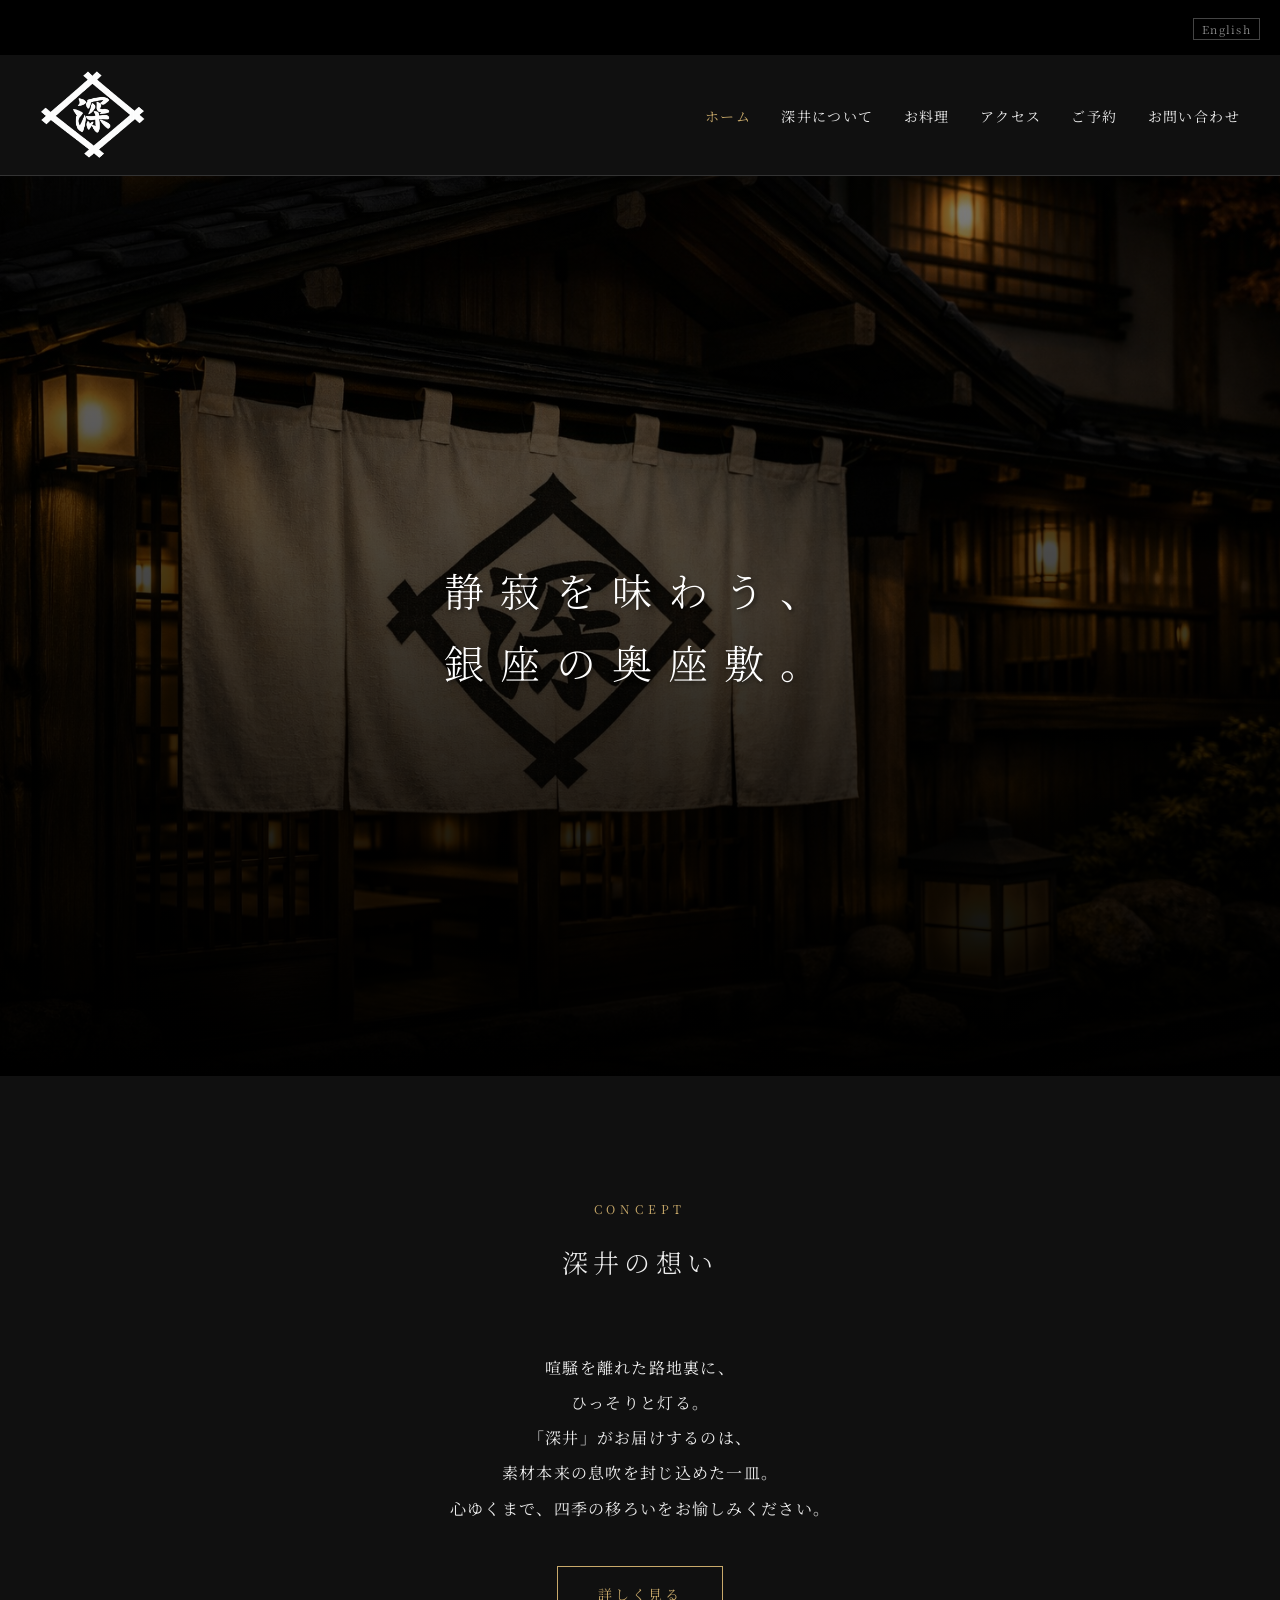
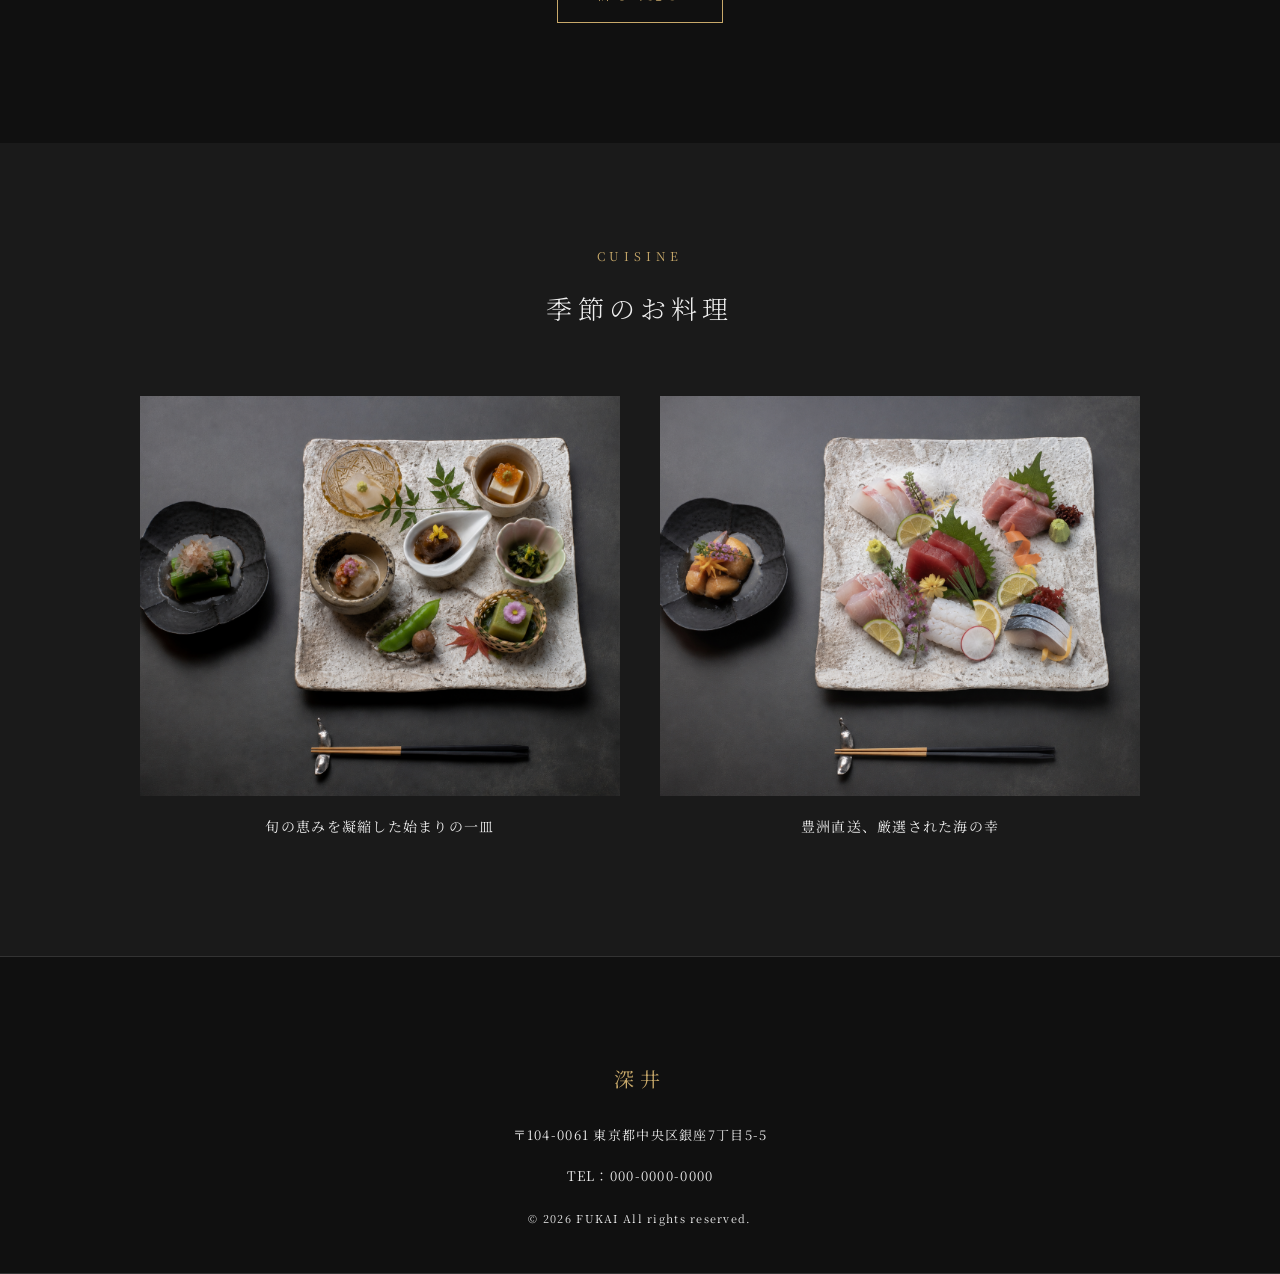
==== index.html @ dd8f1fdd "Initial commit" ====
<!DOCTYPE html>
<html lang="ja">

<head>
    <meta charset="utf-8">
    <meta name="viewport" content="width=device-width, initial-scale=1.0">
    <title>日本料理 深井 | 銀座で味わう四季の恵み</title>
    <meta name="description" content="東京・銀座に佇む日本料理「深井」。厳選された旬の食材と、伝統の技が織りなす至高の懐石料理をご提供いたします。">
    <link rel="stylesheet" href="css/stl.css">
    <link rel="preconnect" href="https://fonts.googleapis.com">
    <link rel="preconnect" href="https://fonts.gstatic.com" crossorigin>
    <link href="https://fonts.googleapis.com/css2?family=Noto+Serif+JP:wght@300;600&display=swap" rel="stylesheet">
    <script src="js/menu.js" defer></script>
</head>

<body>

    <div class="lang-switch">
        <a href="index_en.html">English</a>
    </div>

    <header class="header-area">
        <header class="header-area">
            <div class="header-inner">
                <h1 class="logo">
                    <a href="index.html">
                        <!-- テキストを消してロゴ画像を入れる -->
                        <img src="img/Copilot_20260509_124230.png" alt="深井">
                    </a>

                </h1>

                <!-- 以下、ナビゲーションなどはそのまま -->

                <div class="hamburger">
                    <span></span><span></span><span></span>
                </div>

                <nav class="nav-menu">
                    <ul>
                        <li><a href="index.html" class="current">ホーム</a></li>
                        <li><a href="fukai.html">深井について</a></li>
                        <li><a href="food.html">お料理</a></li>
                        <li><a href="access.html">アクセス</a></li>
                        <li><a href="booking.html">ご予約</a></li>
                        <li><a href="contact.html">お問い合わせ</a></li>
                    </ul>
                </nav>
            </div>
        </header>

        <nav class="side-menu">
            <ul>
                <li><a href="index.html" class="current">ホーム</a></li>
                <li><a href="fukai.html">深井について</a></li>
                <li><a href="food.html">お料理</a></li>
                <li><a href="access.html">アクセス</a></li>
                <li><a href="booking.html">ご予約</a></li>
                <li><a href="contact.html">お問い合わせ</a></li>
            </ul>
        </nav>

        <main>
            <section class="main-visual">
                <div class="mv-text">
                    <p class="catch">静寂を味わう、<br>銀座の奥座敷。</p>
                </div>
            </section>

            <section class="concept-area">
                <div class="section-title">
                    <span class="en">Concept</span>
                    <h2>深井の想い</h2>
                </div>
                <p class="concept-text">
                    喧騒を離れた路地裏に、<br>
                    ひっそりと灯る。 <br>
                    「深井」がお届けするのは、<br>
                    素材本来の息吹を封じ込めた一皿。<br>
                    心ゆくまで、四季の移ろいをお愉しみください。
                </p>
                <div class="btn-wrap">
                    <a href="fukai.html" class="btn">詳しく見る</a>
                </div>
            </section>

            <section class="food-preview">
                <div class="section-title">
                    <span class="en">Cuisine</span>
                    <h2>季節のお料理</h2>
                </div>
                <div class="food-grid">
                    <div class="food-item">
                        <div class="img-placeholder">
                            <!-- テキストを消してimgタグを追加 -->
                            <img src="img/ChatGPT Image 2026年5月8日 01_48_01.png" alt="季節の先付">
                        </div>
                        <p>旬の恵みを凝縮した始まりの一皿</p>
                    </div>
                    <div class="food-item">
                        <div class="img-placeholder">
                            <!-- テキストを消してimgタグを追加 -->
                            <img src="img/ChatGPT Image 2026年5月8日 01_35_38.png" alt="お造り">
                        </div>
                        <p>豊洲直送、厳選された海の幸</p>
                    </div>
                </div>
            </section>
        </main>

        <footer class="footer-area">
            <div class="footer-inner">
                <div class="footer-info">
                    <p class="footer-logo">深井</p>
                    <p>〒104-0061 東京都中央区銀座7丁目5-5</p>
                    <p>TEL：<a href="tel:000-0000-0000">000-0000-0000</a></p>
                </div>
                <small>© 2026 FUKAI All rights reserved.</small>
            </div>
        </footer>

</body>

</html>
---- css/stl.css ----
@charset "utf-8";

/* -------------------------------------------------
   Base Settings
------------------------------------------------- */
body {
    font-family: "Yu Mincho", "Hiragino Mincho ProN", "Noto Serif JP", serif;
    background: #111;
    /* 深みのある黒 */
    color: #eee;
    /* 目に優しい白 */
    line-height: 2.2;
    letter-spacing: 0.08em;
    margin: 0;
}

::-webkit-scrollbar {
    width: 6px;
}

::-webkit-scrollbar-thumb {
    background: #333;
}

a {
    color: inherit;
    text-decoration: none;
    transition: 0.3s;
}

ul {
    list-style: none;
    margin: 0;
    padding: 0;
}

/* -------------------------------------------------
   Header & Navigation (Z-index 整理済み)
------------------------------------------------- */
.header-area {
    background-color: rgba(17, 17, 17, 0.95);
    border-bottom: 1px solid #333;
    position: sticky;
    top: 0;
    width: 100%;
    z-index: 1000;
    /* ヘッダーの基本の高さ */
}

.header-inner {
    max-width: 1200px;
    margin: 0 auto;
    display: flex;
    justify-content: space-between;
    align-items: center;
    padding: 10px 20px;
}
/* ロゴエリアの調整 */
.logo {
    margin: 0;
    line-height: 0; /* 画像の下にできる隙間を解消 */
}

.logo a {
    display: block;
    padding: 5px 0; /* ロゴの上下に少し余裕を持たせる */
    transition: opacity 0.3s ease;
}

.logo a:hover {
    opacity: 0.7; /* ホバー時に少し透明にしてクリックできる感を出します */
}

.logo img {
    height: 90px;    /* ロゴの高さを指定（ヘッダーの高さに合わせて調整してください） */
    width: auto;     /* 横幅は自動計算して比率を維持 */
    display: block;
    /* 白い背景がある画像の場合、背景に馴染ませるために以下を追加しても良いです */
    /* filter: brightness(1.2); 背景が暗いので、ロゴが黒い場合は白抜きに加工するか検討が必要です */
}

/* スマホ時のロゴサイズ調整 */
@media screen and (max-width: 768px) {
    .logo img {
        height: 90px; /* スマホでは少し小さくしてバランスを取ります */
    }
}

.nav-menu ul {
    display: flex;
}

.nav-menu li {
    margin-left: 30px;
}

.nav-menu a {
    font-size: 14px;
    letter-spacing: 0.1em;
}

.nav-menu a:hover,
.nav-menu a.current {
    color: #c8a96a;
}

/* -------------------------------------------------
   Hamburger Menu (Z-index 整理済み)
------------------------------------------------- */
.hamburger {
    display: none;
    /* PCでは非表示 */
    position: relative;
    width: 30px;
    height: 24px;
    cursor: pointer;
    z-index: 1200;
    /* サイドメニュー(1100)よりも上！ */
}

.hamburger span {
    display: block;
    position: absolute;
    width: 100%;
    height: 2px;
    background-color: #c8a96a;
    left: 0;
    transition: all 0.3s ease-in-out;
}

.hamburger span:nth-child(1) {
    top: 0;
}

.hamburger span:nth-child(2) {
    top: 11px;
}

.hamburger span:nth-child(3) {
    top: 22px;
}

/* active時の三本線アニメーション */
.hamburger.active span:nth-child(1) {
    transform: translateY(11px) rotate(-45deg);
}

.hamburger.active span:nth-child(2) {
    opacity: 0;
}

.hamburger.active span:nth-child(3) {
    transform: translateY(-11px) rotate(45deg);
}

/* -------------------------------------------------
   Side Menu (Mobile) (Z-index 整理済み)
------------------------------------------------- */
.side-menu {
    position: fixed;
    top: 0;
    right: -100%;
    width: 80%;
    height: 100vh;
    background: rgba(10, 10, 10, 0.98);
    z-index: 1100;
    /* ヘッダー(1000)より上で、ハンバーガー(1200)より下！ */
    transition: right 0.4s ease;
    padding-top: 100px;
    padding-left: 40px;
    box-sizing: border-box;
}

.side-menu.open {
    right: 0;
}

.side-menu ul li {
    margin-bottom: 25px;
    border-bottom: 1px solid #222;
    padding-bottom: 10px;
}

.side-menu a {
    font-size: 18px;
    display: block;
}

.side-menu a.current {
    color: #c8a96a;
    border-left: 3px solid #c8a96a;
    padding-left: 15px;
}

/* -------------------------------------------------
   Common & Animations
------------------------------------------------- */
.page-title {
    text-align: center;
    padding: 100px 20px 60px;
}

.page-title .en {
    display: block;
    font-size: 12px;
    color: #c8a96a;
    letter-spacing: 0.4em;
    text-transform: uppercase;
    margin-bottom: 10px;
}

.page-title h1 {
    font-size: 26px;
    font-weight: 300;
    letter-spacing: 0.2em;
    margin: 0;
}

.reveal {
    opacity: 0;
    transform: translateY(30px);
    transition: opacity 1.2s ease, transform 1.2s ease;
}

.reveal.active {
    opacity: 1;
    transform: translateY(0);
}

/* -------------------------------------------------
   Top Page Styles
------------------------------------------------- */
.main-visual {
    width: 100%;
    height: 100vh; /* 画面いっぱいに表示する場合 */
    /* 背景画像の設定 */
    background: linear-gradient(rgba(0, 0, 0, 0.5), rgba(0, 0, 0, 5)), 
                url('../img/Copilot_20260509_144506.png') no-repeat center center / cover;
    
    /* 文字を中央に配置するための設定 */
    display: flex;
    align-items: center;
    justify-content: center;
    position: relative;
}

.mv-text {
    text-align: left; /* 左揃えの指定を維持 */
    z-index: 1;      /* 画像より前に出す */
}

.catch {
    color: #fff;
    font-size: 2.5rem;
    line-height: 1.8;
    letter-spacing: 0.1em;
    text-shadow: 2px 2px 4px rgba(0, 0, 0, 0.5); /* 文字の視認性をさらに上げる影 */
}

.catch {
    font-size: clamp(24px, 5vw, 40px);
    line-height: 1.8;
    letter-spacing: 0.4em;
    text-align: center;
    font-weight: 300;
}

.section-title {
    text-align: center;
    margin-bottom: 60px;
}

.section-title .en {
    display: block;
    font-size: 12px;
    color: #c8a96a;
    letter-spacing: 0.4em;
    text-transform: uppercase;
    margin-bottom: 10px;
}

.section-title h2 {
    font-size: 26px;
    font-weight: 300;
    letter-spacing: 0.2em;
    margin: 0;
}

.concept-area {
    padding: 120px 20px;
    text-align: center;
}

.concept-text {
    max-width: 600px;
    margin: 0 auto 40px;
}

.btn {
    display: inline-block;
    border: 1px solid #c8a96a;
    color: #c8a96a;
    padding: 12px 40px;
    font-size: 14px;
    letter-spacing: 0.2em;
}

.btn:hover {
    background: #c8a96a;
    color: #111;
}

.food-preview {
    padding: 100px 20px;
    background: #1a1a1a;
}

.food-grid {
    display: grid;
    grid-template-columns: repeat(auto-fit, minmax(300px, 1fr));
    gap: 40px;
    max-width: 1000px;
    margin: 0 auto;
}

/* これまでの .img-placeholder を以下に書き換える */
.img-placeholder {
    width: 100%;
    height: 400px;
    margin-bottom: 15px;
    overflow: hidden; /* 枠からはみ出した画像を隠す */
    background: #111; /* 画像が読み込まれる前の背景色 */
}

/* 以下の画像用の設定を新しく追加する */
.img-placeholder img {
    width: 100%;
    height: 100%;
    object-fit: cover; /* 画像の比率を保ったまま、枠いっぱいにトリミングする魔法のコード */
    vertical-align: bottom; /* 画像の下にできる不要な隙間を消す */
    transition: transform 0.5s ease; /* （おまけ）後でホバー時の拡大などを入れたくなった時用 */
}

.food-item p {
    text-align: center;
    font-size: 14px;
}
/* 「深井について」の店舗画像用設定 */
.space-img img {
    width: 100%;
    height: auto;
    object-fit: cover;
    vertical-align: bottom;
    border: 1px solid #333; /* 高級感を出すために薄い枠線を追加（不要なら消してOKです） */
}
/* 言語切替ボタン */
.lang-switch {
    text-align: right;
    padding: 10px 20px;
    background: #000;
}

.lang-switch a {
    font-size: 11px;
    color: #888;
    border: 1px solid #444;
    padding: 2px 8px;
}

/* -------------------------------------------------
   About Page Styles
------------------------------------------------- */
.about-content {
    text-align: center;
    max-width: 800px;
    margin: 0 auto;
}

.about-space {
    background-color: #0a0a0a;
    padding: 80px 20px;
}

.space-flex {
    display: flex;
    align-items: center;
    gap: 60px;
    max-width: 1000px;
    margin: 0 auto;
}

.space-text {
    flex: 1;
}

.space-img {
    flex: 1;
}

/* -------------------------------------------------
   Menu (Food) Page Styles
------------------------------------------------- */
.menu-area {
    padding-bottom: 60px;
}

.menu-box {
    background-color: #1a1a1a;
    padding: 40px;
    border: 1px solid #333;
    max-width: 800px;
    margin: 0 auto;
}

.menu-item {
    display: flex;
    justify-content: space-between;
    align-items: flex-end;
    border-bottom: 1px dotted #444;
    padding: 20px 0;
    transition: 0.3s;
}

.menu-item:last-child {
    border-bottom: none;
}

.menu-info h3 {
    font-size: 18px;
    color: #c8a96a;
    margin: 0 0 5px;
    font-weight: 400;
}

.menu-info p {
    font-size: 13px;
    color: #999;
    margin: 0;
}

.price {
    font-size: 16px;
    letter-spacing: 0.05em;
    padding-left: 20px;
    white-space: nowrap;
}

.menu-note {
    max-width: 800px;
    margin: 0 auto;
    padding: 20px 0 100px;
    font-size: 12px;
    color: #888;
    line-height: 1.8;
}

/* -------------------------------------------------
   Access Page Styles
------------------------------------------------- */
.map-wrap {
    position: relative;
    width: 100%;
    padding-top: 56.25%;
    overflow: hidden;
    border: 1px solid #333;
    filter: grayscale(100%) contrast(1.2) invert(0.9);
}

.map-wrap iframe {
    position: absolute;
    top: 0;
    left: 0;
    width: 100%;
    height: 100%;
}

.access-info-section {
    padding: 80px 20px 120px;
}

.info-grid {
    display: grid;
    grid-template-columns: repeat(3, 1fr);
    gap: 40px;
    max-width: 1000px;
    margin: 0 auto;
}

.info-item h3 {
    font-size: 16px;
    color: #c8a96a;
    border-bottom: 1px solid #333;
    padding-bottom: 10px;
    margin-bottom: 20px;
    letter-spacing: 0.1em;
}

.info-item p {
    font-size: 14px;
    line-height: 2;
    margin: 0;
}

.map-link {
    display: inline-block;
    margin-top: 15px;
    font-size: 12px;
    color: #c8a96a;
    border-bottom: 1px solid #c8a96a;
    padding-bottom: 2px;
}

/* -------------------------------------------------
   Forms (Booking & Contact) Styles
------------------------------------------------- */
.booking-container,
.contact-container {
    max-width: 800px;
    margin: 0 auto;
    padding: 0 20px 100px;
}

.booking-intro,
.contact-intro {
    text-align: center;
    margin-bottom: 40px;
}

.tel-number {
    font-size: 24px;
    color: #c8a96a;
    margin: 20px 0;
}

.note {
    font-size: 13px;
    color: #888;
}

.reserve-form {
    background: #1a1a1a;
    padding: 60px 50px;
    border: 1px solid #333;
}

.form-group {
    margin-bottom: 25px;
}

.form-row {
    display: flex;
    gap: 30px;
}

.form-row .form-group {
    flex: 1;
}

label {
    display: block;
    font-size: 14px;
    margin-bottom: 10px;
    color: #ccc;
}

.required {
    background: #c8a96a;
    color: #111;
    font-size: 10px;
    padding: 2px 6px;
    margin-left: 10px;
    vertical-align: middle;
}

input,
select,
textarea {
    width: 100%;
    padding: 15px;
    background: #111;
    border: 1px solid #444;
    color: #fff;
    box-sizing: border-box;
    font-family: inherit;
    font-size: 15px;
    transition: 0.3s;
}

input:focus,
select:focus,
textarea:focus {
    border-color: #c8a96a;
    outline: none;
}

input[type="date"]::-webkit-calendar-picker-indicator {
    filter: invert(1);
    cursor: pointer;
}

optgroup {
    background: #222;
    color: #c8a96a;
    font-style: normal;
    font-weight: 600;
}

.error-msg {
    color: #ff4d4d;
    font-size: 12px;
    margin-top: 5px;
}

.submit-btn {
    background: #c8a96a;
    color: #111;
    width: 100%;
    padding: 20px;
    border: none;
    font-size: 16px;
    font-weight: 600;
    cursor: pointer;
    letter-spacing: 0.2em;
    transition: 0.3s;
}

.submit-btn:hover {
    background: #e0c284;
}

.status-msg {
    margin-top: 20px;
    text-align: center;
    font-size: 14px;
    min-height: 1.5em;
}

.status-msg.success {
    color: #c8a96a;
}

.status-msg.error {
    color: #ff4d4d;
}

/* -------------------------------------------------
   Footer
------------------------------------------------- */
.footer-area {
    padding: 80px 20px 40px;
    border-top: 1px solid #333;
    text-align: center;
    font-size: 13px;
}

.footer-logo {
    font-size: 20px;
    color: #c8a96a;
    letter-spacing: 0.3em;
    margin-bottom: 20px;
}

/* -------------------------------------------------
   Responsive (Mobile Settings)
------------------------------------------------- */
@media screen and (max-width: 768px) {

    /* ナビゲーションの切り替え */
    .nav-menu {
        display: none;
    }

    .hamburger {
        display: block;
    }

    /* ここで初めてハンバーガーを表示 */

    /* レイアウトの調整 */
    .concept-area,
    .food-preview {
        padding: 80px 20px;
    }

    .space-flex {
        flex-direction: column;
        gap: 30px;
    }

    /* アクセス情報の調整 */
    .info-grid {
        grid-template-columns: 1fr;
        gap: 50px;
    }

    .map-wrap {
        padding-top: 75%;
    }

    /* フォームの調整 */
    .reserve-form {
        padding: 40px 20px;
    }

    .form-row {
        flex-direction: column;
        gap: 0;
    }

    .tel-number {
        font-size: 20px;
    }
}

@media screen and (max-width: 600px) {

    /* お料理メニューの調整 */
    .menu-item {
        flex-direction: column;
        align-items: flex-start;
    }

    .price {
        padding-left: 0;
        margin-top: 10px;
        align-self: flex-end;
    }

    .menu-box {
        padding: 20px;
    }
}
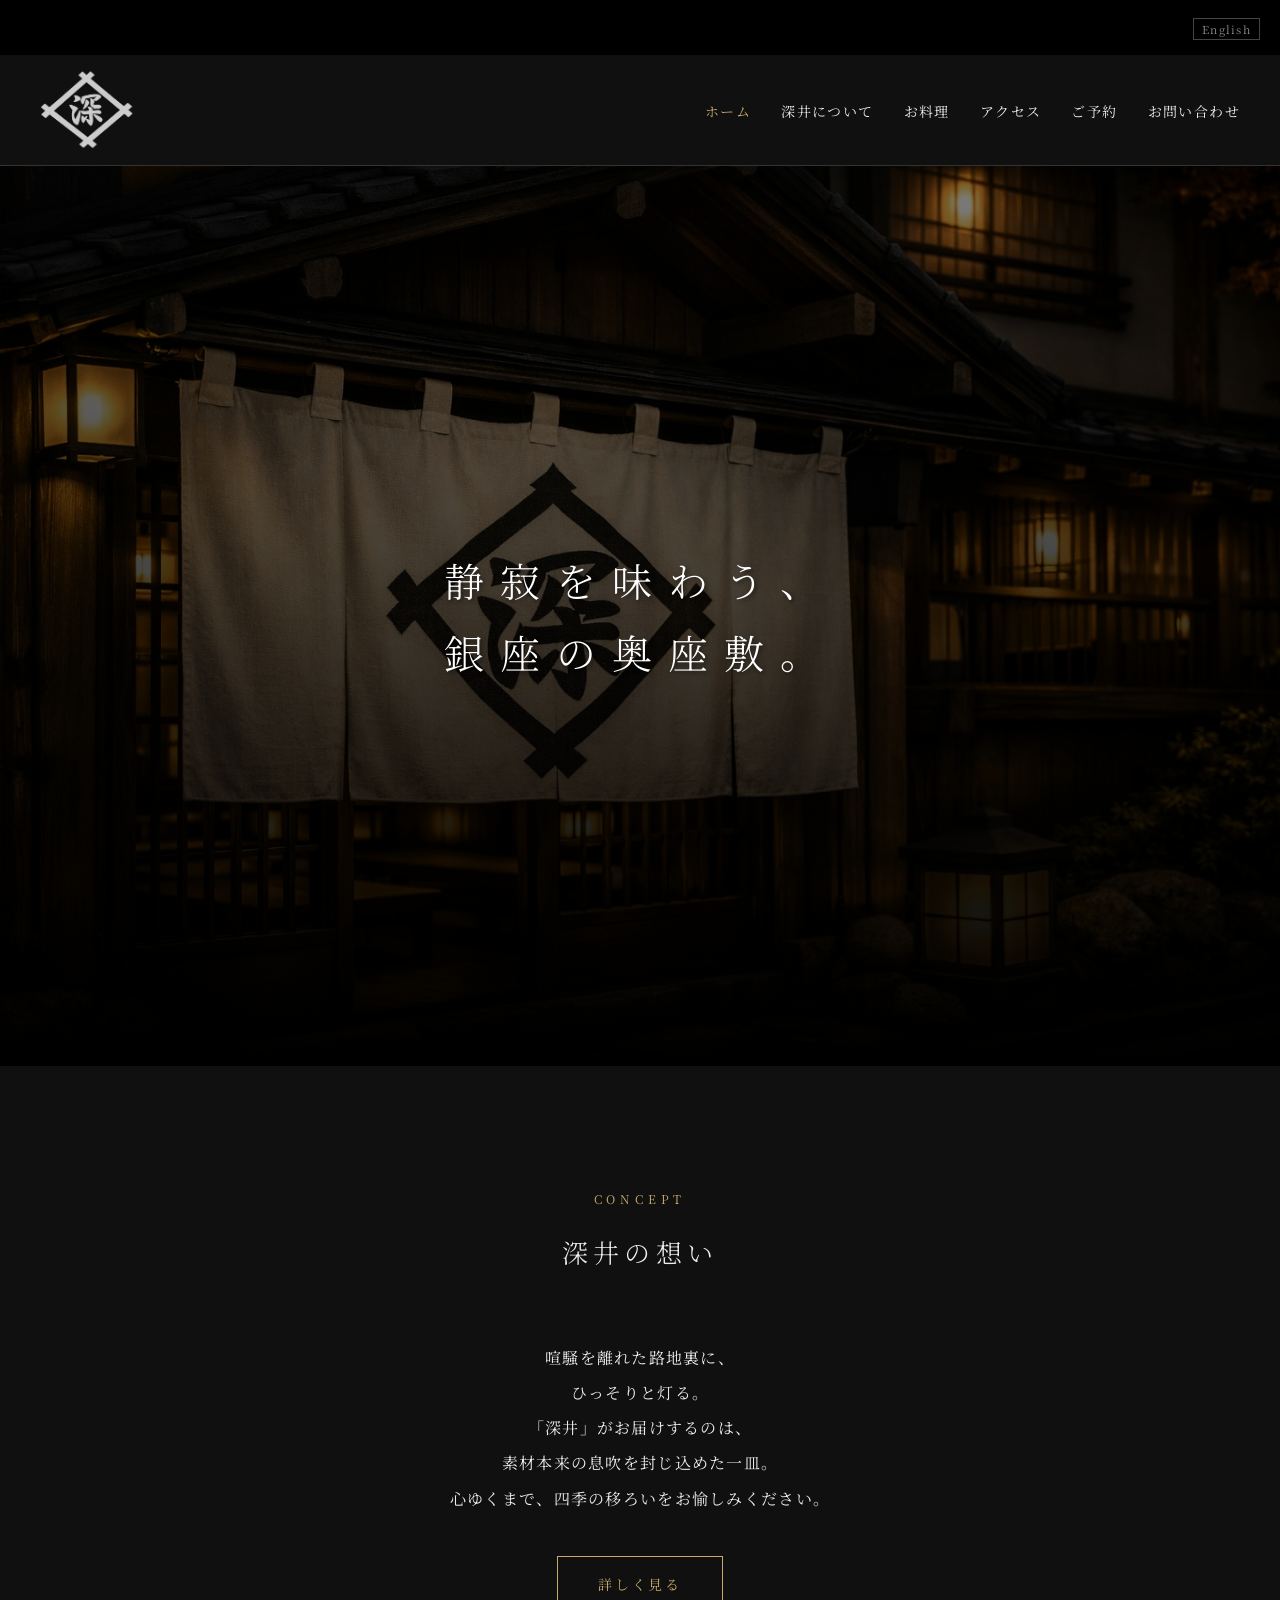
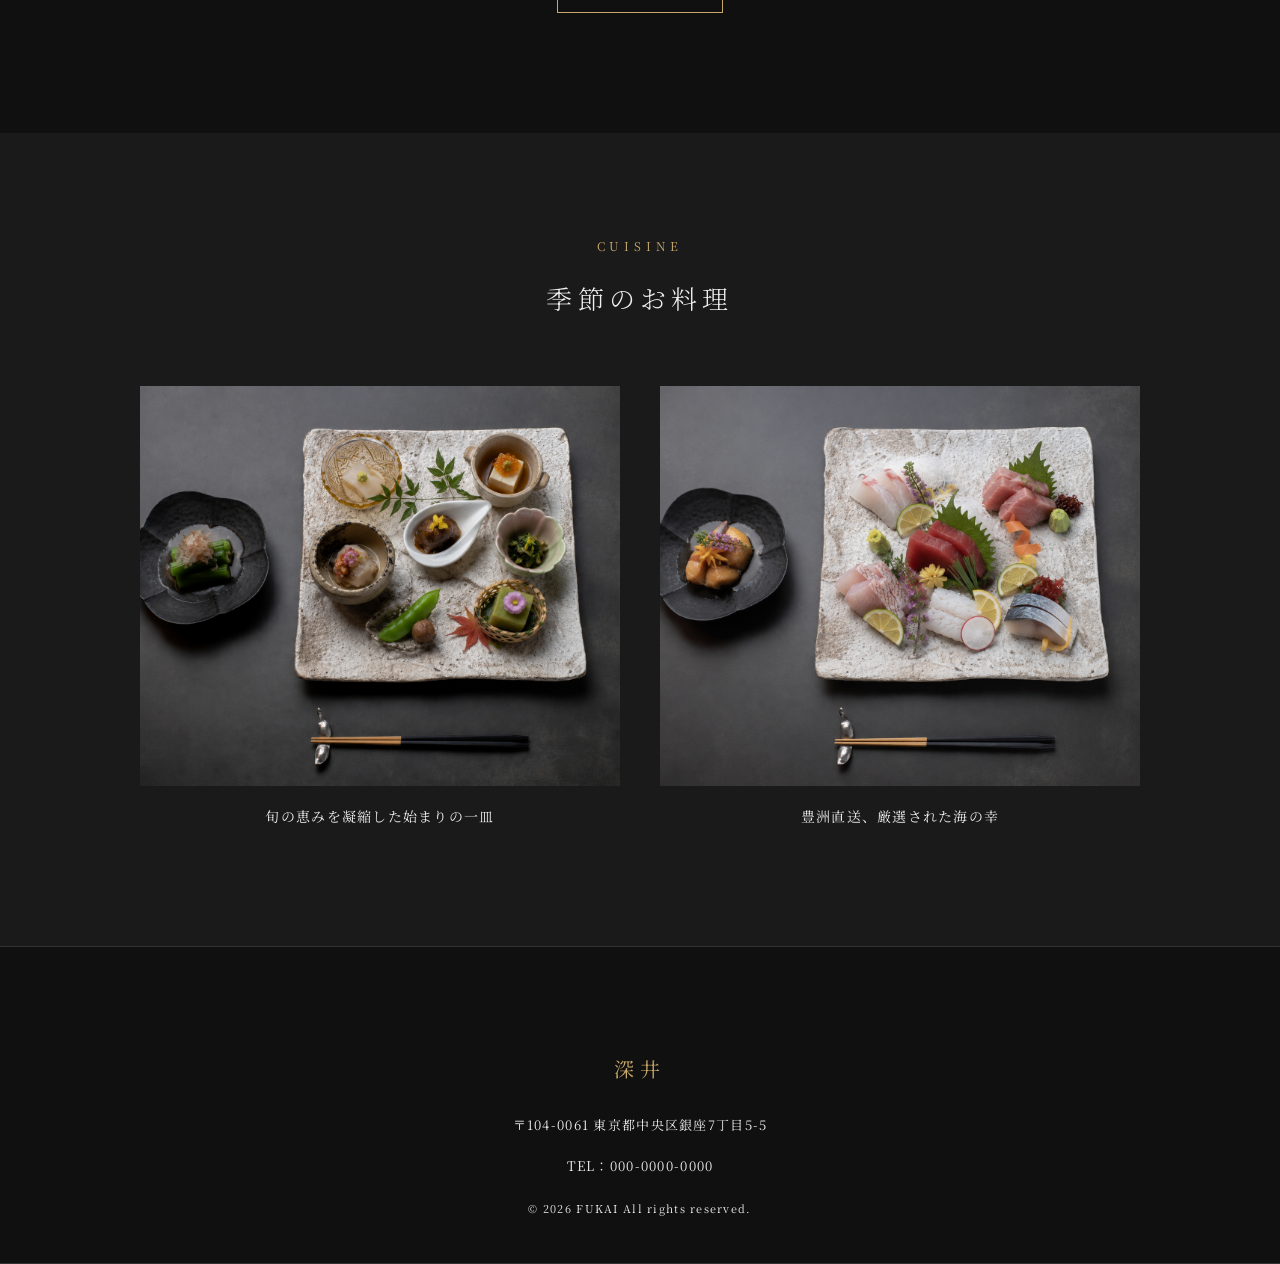
==== commit b882b6c1: "コミット" ====
--- a/index.html
+++ b/index.html
@@ -6,15 +6,12 @@
     <meta name="viewport" content="width=device-width, initial-scale=1.0">
     <title>日本料理 深井 | 銀座で味わう四季の恵み</title>
     <meta name="description" content="東京・銀座に佇む日本料理「深井」。厳選された旬の食材と、伝統の技が織りなす至高の懐石料理をご提供いたします。">
+    <link href="https://fonts.googleapis.com/css2?family=Noto+Serif+JP:wght@300;600&display=swap" rel="stylesheet">
     <link rel="stylesheet" href="css/stl.css">
-    <link rel="preconnect" href="https://fonts.googleapis.com">
-    <link rel="preconnect" href="https://fonts.gstatic.com" crossorigin>
-    <link href="https://fonts.googleapis.com/css2?family=Noto+Serif+JP:wght@300;600&display=swap" rel="stylesheet">
     <script src="js/menu.js" defer></script>
 </head>
 
 <body>
-
     <div class="lang-switch">
         <a href="index_en.html">English</a>
     </div>
@@ -22,17 +19,15 @@
     <header class="header-area">
         <header class="header-area">
             <div class="header-inner">
+
                 <h1 class="logo">
                     <a href="index.html">
-                        <!-- テキストを消してロゴ画像を入れる -->
                         <img src="img/Copilot_20260509_124230.png" alt="深井">
                     </a>
-
                 </h1>
 
-                <!-- 以下、ナビゲーションなどはそのまま -->
-
                 <div class="hamburger">
+                    <!-- ハンバーガーメニューの三本線 -->
                     <span></span><span></span><span></span>
                 </div>
 
@@ -48,7 +43,7 @@
                 </nav>
             </div>
         </header>
-
+        <!-- サイドメニュー（ハンバーガーメニュー） -->
         <nav class="side-menu">
             <ul>
                 <li><a href="index.html" class="current">ホーム</a></li>
@@ -92,15 +87,13 @@
                 <div class="food-grid">
                     <div class="food-item">
                         <div class="img-placeholder">
-                            <!-- テキストを消してimgタグを追加 -->
-                            <img src="img/ChatGPT Image 2026年5月8日 01_48_01.png" alt="季節の先付">
+                            <img src="img/01.png" alt="季節の先付">
                         </div>
                         <p>旬の恵みを凝縮した始まりの一皿</p>
                     </div>
                     <div class="food-item">
                         <div class="img-placeholder">
-                            <!-- テキストを消してimgタグを追加 -->
-                            <img src="img/ChatGPT Image 2026年5月8日 01_35_38.png" alt="お造り">
+                            <img src="img/38.png" alt="お造り">
                         </div>
                         <p>豊洲直送、厳選された海の幸</p>
                     </div>
--- a/css/stl.css
+++ b/css/stl.css
@@ -1,19 +1,15 @@
 @charset "utf-8";
 
-/* -------------------------------------------------
-   Base Settings
-------------------------------------------------- */
 body {
     font-family: "Yu Mincho", "Hiragino Mincho ProN", "Noto Serif JP", serif;
     background: #111;
-    /* 深みのある黒 */
     color: #eee;
-    /* 目に優しい白 */
     line-height: 2.2;
     letter-spacing: 0.08em;
     margin: 0;
 }
 
+/*スクロールバーの設定*/
 ::-webkit-scrollbar {
     width: 6px;
 }
@@ -22,6 +18,7 @@
     background: #333;
 }
 
+/*メニューの設定*/
 a {
     color: inherit;
     text-decoration: none;
@@ -34,9 +31,7 @@
     padding: 0;
 }
 
-/* -------------------------------------------------
-   Header & Navigation (Z-index 整理済み)
-------------------------------------------------- */
+/*ヘッダーの設定*/
 .header-area {
     background-color: rgba(17, 17, 17, 0.95);
     border-bottom: 1px solid #333;
@@ -44,7 +39,6 @@
     top: 0;
     width: 100%;
     z-index: 1000;
-    /* ヘッダーの基本の高さ */
 }
 
 .header-inner {
@@ -55,67 +49,46 @@
     align-items: center;
     padding: 10px 20px;
 }
-/* ロゴエリアの調整 */
+
+/* ロゴの設定 */
 .logo {
     margin: 0;
-    line-height: 0; /* 画像の下にできる隙間を解消 */
+    line-height: 0;
+    opacity: 0.8;
 }
 
 .logo a {
     display: block;
-    padding: 5px 0; /* ロゴの上下に少し余裕を持たせる */
+    padding: 5px 0;
     transition: opacity 0.3s ease;
 }
 
 .logo a:hover {
-    opacity: 0.7; /* ホバー時に少し透明にしてクリックできる感を出します */
+    opacity: 0.5;
 }
 
 .logo img {
-    height: 90px;    /* ロゴの高さを指定（ヘッダーの高さに合わせて調整してください） */
-    width: auto;     /* 横幅は自動計算して比率を維持 */
+    height: 80px;
+    width: auto;
     display: block;
-    /* 白い背景がある画像の場合、背景に馴染ませるために以下を追加しても良いです */
-    /* filter: brightness(1.2); 背景が暗いので、ロゴが黒い場合は白抜きに加工するか検討が必要です */
 }
 
 /* スマホ時のロゴサイズ調整 */
 @media screen and (max-width: 768px) {
     .logo img {
-        height: 90px; /* スマホでは少し小さくしてバランスを取ります */
-    }
-}
-
-.nav-menu ul {
-    display: flex;
-}
-
-.nav-menu li {
-    margin-left: 30px;
-}
-
-.nav-menu a {
-    font-size: 14px;
-    letter-spacing: 0.1em;
-}
-
-.nav-menu a:hover,
-.nav-menu a.current {
-    color: #c8a96a;
-}
-
-/* -------------------------------------------------
-   Hamburger Menu (Z-index 整理済み)
-------------------------------------------------- */
+        height: 80px;
+        /* スマホでは少し小さくしてバランスを取ります */
+    }
+}
+
+/*ハンバーガーメニュー(三本線)の設定*/
 .hamburger {
     display: none;
-    /* PCでは非表示 */
     position: relative;
     width: 30px;
-    height: 24px;
+    height: 20px;
     cursor: pointer;
     z-index: 1200;
-    /* サイドメニュー(1100)よりも上！ */
 }
 
 .hamburger span {
@@ -140,7 +113,6 @@
     top: 22px;
 }
 
-/* active時の三本線アニメーション */
 .hamburger.active span:nth-child(1) {
     transform: translateY(11px) rotate(-45deg);
 }
@@ -153,18 +125,34 @@
     transform: translateY(-11px) rotate(45deg);
 }
 
-/* -------------------------------------------------
-   Side Menu (Mobile) (Z-index 整理済み)
-------------------------------------------------- */
+
+.nav-menu ul {
+    display: flex;
+}
+
+.nav-menu li {
+    margin-left: 30px;
+}
+
+.nav-menu a {
+    font-size: 14px;
+    letter-spacing: 0.1em;
+}
+
+.nav-menu a:hover,
+.nav-menu a.current {
+    color: #c8a96a;
+}
+
+/*ハンバーガーメニュー（中のサイドメニュー）の設定*/
 .side-menu {
     position: fixed;
     top: 0;
     right: -100%;
-    width: 80%;
+    width: 55%;
     height: 100vh;
     background: rgba(10, 10, 10, 0.98);
     z-index: 1100;
-    /* ヘッダー(1000)より上で、ハンバーガー(1200)より下！ */
     transition: right 0.4s ease;
     padding-top: 100px;
     padding-left: 40px;
@@ -232,11 +220,10 @@
 ------------------------------------------------- */
 .main-visual {
     width: 100%;
-    height: 100vh; /* 画面いっぱいに表示する場合 */
-    /* 背景画像の設定 */
-    background: linear-gradient(rgba(0, 0, 0, 0.5), rgba(0, 0, 0, 5)), 
-                url('../img/Copilot_20260509_144506.png') no-repeat center center / cover;
-    
+    height: 100vh;
+    background: linear-gradient(rgba(0, 0, 0, 0.5), rgba(0, 0, 0, 5)),
+        url('../img/Copilot_20260509_144506.png') no-repeat center center / cover;
+
     /* 文字を中央に配置するための設定 */
     display: flex;
     align-items: center;
@@ -245,8 +232,10 @@
 }
 
 .mv-text {
-    text-align: left; /* 左揃えの指定を維持 */
-    z-index: 1;      /* 画像より前に出す */
+    text-align: left;
+    /* 左揃えの指定を維持 */
+    z-index: 1;
+    /* 画像より前に出す */
 }
 
 .catch {
@@ -254,7 +243,8 @@
     font-size: 2.5rem;
     line-height: 1.8;
     letter-spacing: 0.1em;
-    text-shadow: 2px 2px 4px rgba(0, 0, 0, 0.5); /* 文字の視認性をさらに上げる影 */
+    text-shadow: 2px 2px 4px rgba(0, 0, 0, 0.5);
+    /* 文字の視認性をさらに上げる影 */
 }
 
 .catch {
@@ -328,31 +318,39 @@
     width: 100%;
     height: 400px;
     margin-bottom: 15px;
-    overflow: hidden; /* 枠からはみ出した画像を隠す */
-    background: #111; /* 画像が読み込まれる前の背景色 */
+    overflow: hidden;
+    /* 枠からはみ出した画像を隠す */
+    background: #111;
+    /* 画像が読み込まれる前の背景色 */
 }
 
 /* 以下の画像用の設定を新しく追加する */
 .img-placeholder img {
     width: 100%;
     height: 100%;
-    object-fit: cover; /* 画像の比率を保ったまま、枠いっぱいにトリミングする魔法のコード */
-    vertical-align: bottom; /* 画像の下にできる不要な隙間を消す */
-    transition: transform 0.5s ease; /* （おまけ）後でホバー時の拡大などを入れたくなった時用 */
+    object-fit: cover;
+    /* 画像の比率を保ったまま、枠いっぱいにトリミングする魔法のコード */
+    vertical-align: bottom;
+    /* 画像の下にできる不要な隙間を消す */
+    transition: transform 0.5s ease;
+    /* （おまけ）後でホバー時の拡大などを入れたくなった時用 */
 }
 
 .food-item p {
     text-align: center;
     font-size: 14px;
 }
+
 /* 「深井について」の店舗画像用設定 */
 .space-img img {
     width: 100%;
     height: auto;
     object-fit: cover;
     vertical-align: bottom;
-    border: 1px solid #333; /* 高級感を出すために薄い枠線を追加（不要なら消してOKです） */
-}
+    border: 1px solid #333;
+    /* 高級感を出すために薄い枠線を追加（不要なら消してOKです） */
+}
+
 /* 言語切替ボタン */
 .lang-switch {
     text-align: right;
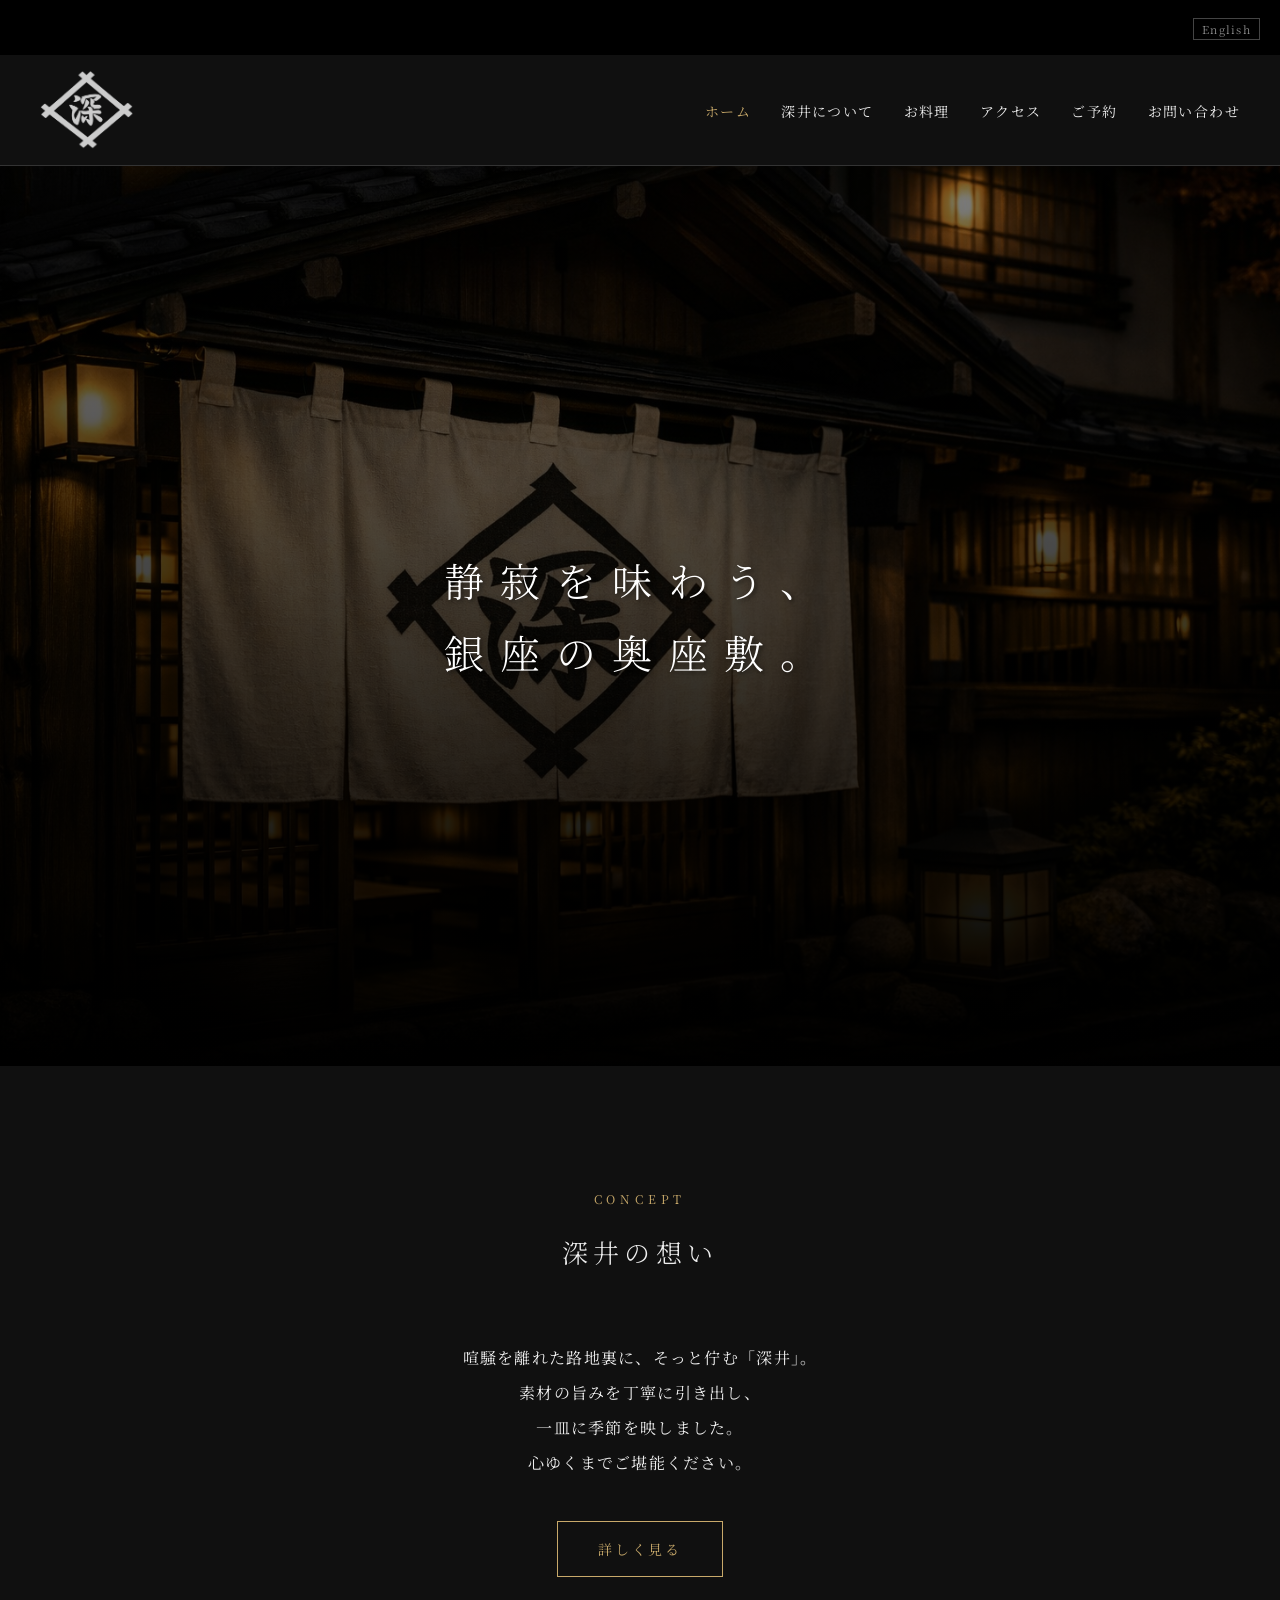
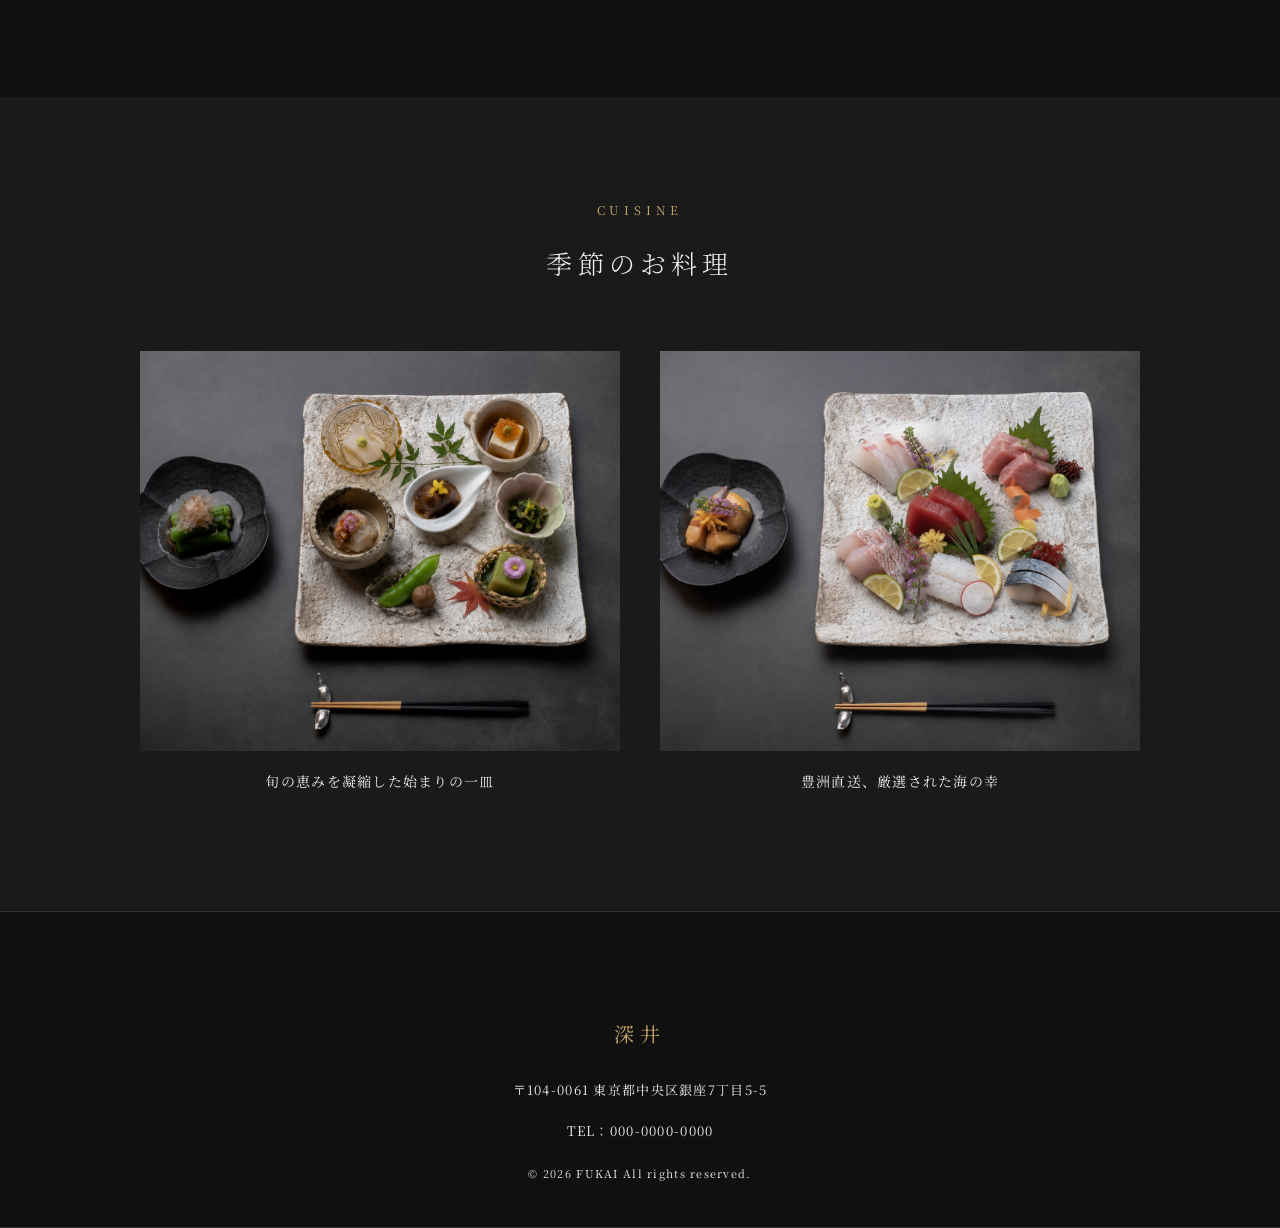
==== commit 22e4e9ea: "コミット" ====
--- a/index.html
+++ b/index.html
@@ -68,11 +68,10 @@
                     <h2>深井の想い</h2>
                 </div>
                 <p class="concept-text">
-                    喧騒を離れた路地裏に、<br>
-                    ひっそりと灯る。 <br>
-                    「深井」がお届けするのは、<br>
-                    素材本来の息吹を封じ込めた一皿。<br>
-                    心ゆくまで、四季の移ろいをお愉しみください。
+                    喧騒を離れた路地裏に、そっと佇む「深井」。<br>
+                    素材の旨みを丁寧に引き出し、<br>
+                    一皿に季節を映しました。<br>
+                    心ゆくまでご堪能ください。
                 </p>
                 <div class="btn-wrap">
                     <a href="fukai.html" class="btn">詳しく見る</a>
--- a/css/stl.css
+++ b/css/stl.css
@@ -1,5 +1,5 @@
 @charset "utf-8";
-
+/*共通の設定*/
 body {
     font-family: "Yu Mincho", "Hiragino Mincho ProN", "Noto Serif JP", serif;
     background: #111;
@@ -180,9 +180,21 @@
     padding-left: 15px;
 }
 
-/* -------------------------------------------------
-   Common & Animations
-------------------------------------------------- */
+/* 言語切替ボタンの設定 */
+.lang-switch {
+    text-align: right;
+    padding: 10px 20px;
+    background: #000;
+}
+
+.lang-switch a {
+    font-size: 11px;
+    color: #888;
+    border: 1px solid #444;
+    padding: 2px 8px;
+}
+
+/* タイトルエリアの設定（h1） */
 .page-title {
     text-align: center;
     padding: 100px 20px 60px;
@@ -215,16 +227,30 @@
     transform: translateY(0);
 }
 
-/* -------------------------------------------------
-   Top Page Styles
-------------------------------------------------- */
+/* フッターの設定 */
+.footer-area {
+    padding: 80px 20px 40px;
+    border-top: 1px solid #333;
+    text-align: center;
+    font-size: 13px;
+}
+
+.footer-logo {
+    font-size: 20px;
+    color: #c8a96a;
+    letter-spacing: 0.3em;
+    margin-bottom: 20px;
+}
+/*共通の設定ここまで*/
+
+
+
+/* トップページ（index）の設定 */
 .main-visual {
     width: 100%;
     height: 100vh;
     background: linear-gradient(rgba(0, 0, 0, 0.5), rgba(0, 0, 0, 5)),
         url('../img/Copilot_20260509_144506.png') no-repeat center center / cover;
-
-    /* 文字を中央に配置するための設定 */
     display: flex;
     align-items: center;
     justify-content: center;
@@ -233,9 +259,7 @@
 
 .mv-text {
     text-align: left;
-    /* 左揃えの指定を維持 */
     z-index: 1;
-    /* 画像より前に出す */
 }
 
 .catch {
@@ -244,7 +268,6 @@
     line-height: 1.8;
     letter-spacing: 0.1em;
     text-shadow: 2px 2px 4px rgba(0, 0, 0, 0.5);
-    /* 文字の視認性をさらに上げる影 */
 }
 
 .catch {
@@ -313,27 +336,20 @@
     margin: 0 auto;
 }
 
-/* これまでの .img-placeholder を以下に書き換える */
 .img-placeholder {
     width: 100%;
     height: 400px;
     margin-bottom: 15px;
     overflow: hidden;
-    /* 枠からはみ出した画像を隠す */
     background: #111;
-    /* 画像が読み込まれる前の背景色 */
-}
-
-/* 以下の画像用の設定を新しく追加する */
+}
+
 .img-placeholder img {
     width: 100%;
     height: 100%;
     object-fit: cover;
-    /* 画像の比率を保ったまま、枠いっぱいにトリミングする魔法のコード */
     vertical-align: bottom;
-    /* 画像の下にできる不要な隙間を消す */
     transition: transform 0.5s ease;
-    /* （おまけ）後でホバー時の拡大などを入れたくなった時用 */
 }
 
 .food-item p {
@@ -341,33 +357,7 @@
     font-size: 14px;
 }
 
-/* 「深井について」の店舗画像用設定 */
-.space-img img {
-    width: 100%;
-    height: auto;
-    object-fit: cover;
-    vertical-align: bottom;
-    border: 1px solid #333;
-    /* 高級感を出すために薄い枠線を追加（不要なら消してOKです） */
-}
-
-/* 言語切替ボタン */
-.lang-switch {
-    text-align: right;
-    padding: 10px 20px;
-    background: #000;
-}
-
-.lang-switch a {
-    font-size: 11px;
-    color: #888;
-    border: 1px solid #444;
-    padding: 2px 8px;
-}
-
-/* -------------------------------------------------
-   About Page Styles
-------------------------------------------------- */
+/* 深井についての設定 */
 .about-content {
     text-align: center;
     max-width: 800px;
@@ -395,9 +385,15 @@
     flex: 1;
 }
 
-/* -------------------------------------------------
-   Menu (Food) Page Styles
-------------------------------------------------- */
+.space-img img {
+    width: 100%;
+    height: auto;
+    object-fit: cover;
+    vertical-align: bottom;
+    border: 1px solid #333;
+}
+
+/* お料理の設定 */
 .menu-area {
     padding-bottom: 60px;
 }
@@ -452,9 +448,7 @@
     line-height: 1.8;
 }
 
-/* -------------------------------------------------
-   Access Page Styles
-------------------------------------------------- */
+/* アクセスの設定*/
 .map-wrap {
     position: relative;
     width: 100%;
@@ -508,9 +502,7 @@
     padding-bottom: 2px;
 }
 
-/* -------------------------------------------------
-   Forms (Booking & Contact) Styles
-------------------------------------------------- */
+/* 予約・お問い合わせの設定 */
 .booking-container,
 .contact-container {
     max-width: 800px;
@@ -641,29 +633,10 @@
     color: #ff4d4d;
 }
 
-/* -------------------------------------------------
-   Footer
-------------------------------------------------- */
-.footer-area {
-    padding: 80px 20px 40px;
-    border-top: 1px solid #333;
-    text-align: center;
-    font-size: 13px;
-}
-
-.footer-logo {
-    font-size: 20px;
-    color: #c8a96a;
-    letter-spacing: 0.3em;
-    margin-bottom: 20px;
-}
-
-/* -------------------------------------------------
-   Responsive (Mobile Settings)
-------------------------------------------------- */
+
+/* レスポンシブ対応の設定 */
 @media screen and (max-width: 768px) {
 
-    /* ナビゲーションの切り替え */
     .nav-menu {
         display: none;
     }
